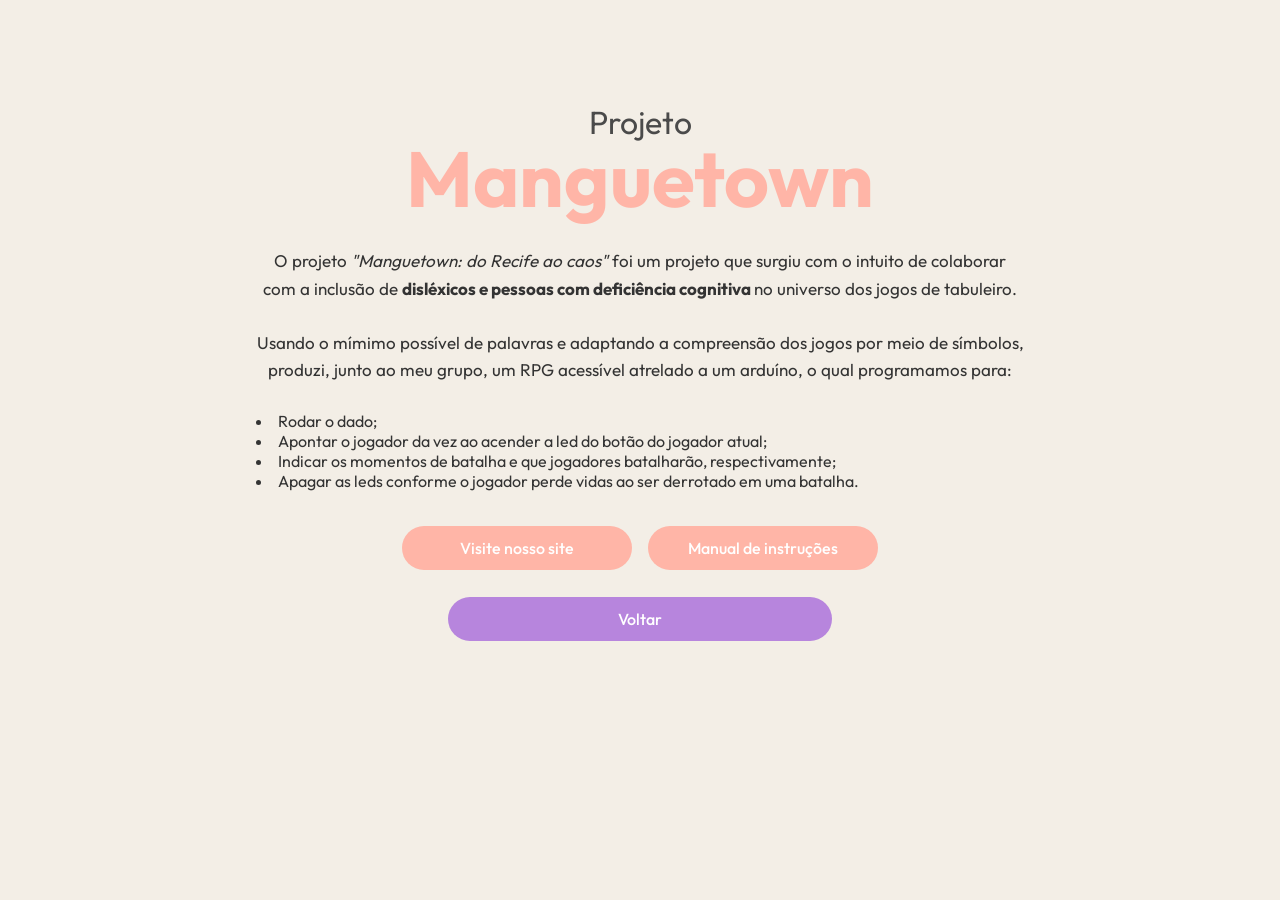
==== OneDrive/Documentos/portifolio-ic/manguetown.html @ 3f4d65f4 "outras abas" ====
<!DOCTYPE html>
<html lang="pt-BR">
<head>
    <meta charset="UTF-8">
    <meta name="viewport" content="width=device-width, initial-scale=1.0">
    <title>manguetown ✦</title>
    <link rel="stylesheet" href="style.css">
    <script src="script.js"></script>
</head>

<div class='container_manguetown'>
        <div class="container_manguetown">
            <div class="texto_manguetown">
                <h2 class="titulo_manguetown">Projeto</h2>
                <h1 class="nome_manguetown">Manguetown</h1>
                <p class="biografia_manguetown">
                    O projeto <i>"Manguetown: do Recife ao caos" </i> foi um projeto que surgiu com o intuito de colaborar com a inclusão de <b>disléxicos e pessoas com deficiência cognitiva </b> no universo dos jogos de tabuleiro.
                    <br>
                    <br>
                    <p class="biografia_manguetown">
                        Usando o mímimo possível de palavras e adaptando a compreensão dos jogos por meio de símbolos, produzi, junto ao meu grupo, um RPG acessível atrelado a um arduíno, o qual programamos para:
                        <br>
                        <br>
                        <div class = 'lista'>
                        <li>Rodar o dado;</li>
                        <li>Apontar o jogador da vez ao acender a led do botão do jogador atual;</li>
                        <li>Indicar os momentos de batalha e que jogadores batalharão, respectivamente;</li>
                        <li>Apagar as leds conforme o jogador perde vidas ao ser derrotado em uma batalha.</li>
                        </div>
                        <br>
                        <br>
                    <div class="botoes_manguetown">
                        <a href="https://sites.google.com/cesar.school/projeto1-g2/home?authuser=1" class = "botao_manguetown" target="_blank">Visite nosso site</a>
                        <a href="index.html" class = "botao_manguetown" target="_blank">Manual de instruções</a>
                    </div>
                    </p>
                </p>
            </div>
        </div>
        <a href="index.html" class = "botao_voltar" target="_blank">Voltar</a>
</div>
---- OneDrive/Documentos/portifolio-ic/style.css ----
* {
    box-sizing: border-box;
    margin: 0;
    padding: 0;
}

body {
    background-color: #f3eee6;
    font-family: 'Outfit';
    width: 100%;
    overflow-x: hidden;
    overflow-y: auto; 
    color: #333;
}

.tela_inicial {
    position: relative;
    width: 100%;
    height: 100vh; 
    margin-bottom: 40px; 
}

.item {
    position: absolute;
    display: flex;
    flex-direction: column;
    align-items: center;
    text-align: center;
    font-size: 11px;
    font-weight: 500;
}

.item span {
    margin-top: 6px;
    color: #4a4a4a;
}

.folder {
    width: 55px;
    height: 40px;
    background-color: #7bb5e3;
    border-radius: 4px;
    position: relative;
    box-shadow: 0 2px 4px rgba(0,0,0,0.1);
}

.pinkfolder {
    width: 55px;
    height: 40px;
    background-color: #e19fcd;
    border-radius: 4px;
    position: relative;
    box-shadow: 0 2px 4px rgba(0,0,0,0.1);
}

.pinkfolder::before {
    content: '';
    width: 22px;
    height: 6px;
    background-color: #e19fcd;
    position: absolute;
    top: -5px;
    left: 0;
    border-top-left-radius: 3px;
    border-top-right-radius: 3px;
}

.purplefolder {
    width: 55px;
    height: 40px;
    background-color: #cb9cee;
    border-radius: 4px;
    position: relative;
    box-shadow: 0 2px 4px rgba(0,0,0,0.1);
}

.purplefolder::before {
    content: '';
    width: 22px;
    height: 6px;
    background-color: #cb9cee;
    position: absolute;
    top: -5px;
    left: 0;
    border-top-left-radius: 3px;
    border-top-right-radius: 3px;
}

.folder::before {
    content: '';
    width: 22px;
    height: 6px;
    background-color: #7bb5e3;
    position: absolute;
    top: -5px;
    left: 0;
    border-top-left-radius: 3px;
    border-top-right-radius: 3px;
}

.imagem {
    width: 55px;
    height: 70px;
    background-color: #ddd;
    border: 1px solid #ccc;
    box-shadow: 0 4px 6px rgba(0,0,0,0.08);
    background-size: cover;
    background-position: center;
}

.texto_em_cima {
    font-size: 14px;
    font-weight: 500;
    color: #1a1a1a;
}

#t-compsci { top: 4%; left: 4%; }
#t-portfolio { top: 4%; left: 50%; transform: translateX(-50%); }

.dropdown {
    position: absolute;
    top: 4%;
    right: 4%;
    display: inline-block; 
    z-index: 200;
    font-family:'Outfit';
}

.dropdown-btn {
    background: none;
    border: none;
    font-size: 14px;
    font-weight: 500;
    color: #1a1a1a;
    cursor: pointer;
    font-family: inherit;
    padding: 0;
    transition: opacity 0.2s ease;
    text-decoration: underline;
}

.dropdown-btn:hover {
    opacity: 0.7;
}

.dropdown-content {
    display: block;
    position: absolute;
    right: 0;
    background-color: #ffffff;
    min-width: 140px;
    box-shadow: 0px 10px 25px rgba(0,0,0,0.08);
    border-radius: 8px;
    margin-top: 10px;
    overflow: hidden;
    border: 1px solid rgba(0,0,0,0.05);
    
    opacity: 0;
    transform: translateY(-10px) scale(0.95);
    pointer-events: none;
    transition: opacity 0.3s cubic-bezier(0.16, 1, 0.3, 1), 
                transform 0.3s cubic-bezier(0.16, 1, 0.3, 1);
}

.dropdown-content a {
    color: #2b1c19;
    padding: 11px 16px;
    text-decoration: none;
    display: block;
    font-family: 'Outfit';
    font-size: 13px;
    font-weight: 400;
    text-align: left;
    transition: background-color 0.2s ease, color 0.2s ease;
}

.dropdown-content a:hover {
    background-color: #f7f5f0;
    color: #000000;
}

.dropdown-content.show {
    opacity: 1;
    transform: translateY(0) scale(1);
    pointer-events: auto;
}

#f-compsci { top: 26%; left: 16%; }

#cesarschool { top: 52%; left: 14%; }

#filepython { top: 75%; left: 24%; }

#cpplang { top: 18%; right: 26%; }

#arq { top: 32%; right: 17%; }

#arduino { top: 58%; right: 16%; }

#img-real-estate { top: 76%; right: 23%; }
#img-real-estate .image-thumb { width: 75px; height: 50px; background-image: linear-gradient(#2b2d42, #8d99ae); }

.container_meio {
    position: absolute;
    top: 50%;
    left: 50%;
    transform: translate(-50%, -50%);
    display: flex;
    flex-direction: column;
    align-items: center;
    z-index: 10;
}

.portifolio_loc {
    position: relative;
    text-align: center;
    margin-bottom: -30px;
}

@font-face {
    font-family: 'Outfit';
    src: url('fontes/Outfit-VariableFont_wght.ttf') format('truetype');
    font-weight: 100 900; 
    font-style: normal;
}

.titulo_main {
    font-family: 'Outfit';
    font-weight: 700;
    font-size: 105px;
    color: #2b1c19;
    letter-spacing: -3px;
    line-height: 0.9;
    z-index: 20;
    position: relative;
}

.pastaprincipal {
    width: 280px;
    height: 190px;
    background-color: #85bddd;
    border-radius: 16px;
    position: relative;
    box-shadow: 0 15px 35px rgba(0,0,0,0.12);
    display: flex;
    align-items: center;
    justify-content: center;
    opacity: 0.95;
}

.pastaprincipal::before {
    content: '';
    width: 100px;
    height: 20px;
    background-color: #85bddd;
    position: absolute;
    top: -14px;
    left: 0;
    border-top-left-radius: 10px;
    border-top-right-radius: 10px;
}

.container_apresentacao {
    width: 100%;
    min-height: 100vh;
    background-color: #f3eee6;
    display: flex;
    flex-direction: row; 
    align-items: center;
    justify-content: space-between;
    padding: 80px 10%; 
}

.foto_apresentacao {
    flex: 0 0 40%; 
    max-width: 380px;
    width: 100%;
    height: auto;
    aspect-ratio: 1 / 1;
    border-radius: 50%; 
    object-fit: cover; 
    box-shadow: 0 8px 25px rgba(0,0,0,0.05);
}

.container_texto_apresentacao {
    flex: 0 0 60%; 
    display: flex;
    flex-direction: column;
    align-items: flex-start;
    justify-content: center;
    padding-left: 60px;
}

.texto_container_apresentacao {
    font-family: 'Outfit';
    text-align: left;
    width: 100%;
}

.titulo_container_apresentacao {
    font-family: 'Outfit';
    font-size: 32px;
    font-weight: 400;
    color: #4a4a4a;
    text-align: left;
    margin-bottom: 5px;
}

.me_chamo_apresentacao {
    font-family: 'Outfit';
    color: #4a4a4a;
    text-align: left;
    font-weight: 400;
}

.nome_container_apresentacao {
    font-family: 'Outfit';
    font-size: 78px;
    font-weight: 700;
    color: #85bddd;
    margin-top: -5px;
    margin-bottom: 20px; 
    text-align: left;
}

.biografia {
    font-size: 16px;
    line-height: 1.6;
    color: #333;
    margin-bottom: 30px;
}

.container_botoes_in_mail {
    display: flex;
    flex-direction: row;
    justify-content: space-between;
    gap: 18px;
    width: 100%;
}

.botao_in_mail { 
    display: inline-block;
    flex: 1;
    background-color: #85bddd;
    color: #ffffff;
    text-align: center;
    text-decoration: none;
    font-family: 'Outfit';
    font-size: 16px;
    font-weight: 500;
    padding: 12px 20px;
    border-radius: 50px;
    transition: background-color 0.2s ease, transform 0.2s ease;
}

.botao_in_mail:hover {
    background-color: #90ccee;
    transform: translateY(-2px);
}

.container_habilidades {
    width: 100%;
    background-color: #f3eee6;
    padding: 60px 10%;
    display: flex;
    flex-direction: column;
    align-items: center;
}

.titulo_habilidades {
    font-family: 'Outfit';
    font-size: 42px;
    font-weight: 700;
    color: #2b1c19;
    margin-bottom: 40px;
    text-align: center;
}

.alinhar_habilidades {
    display: flex;
    flex-direction: row;
    justify-content: space-between;
    gap: 30px;
    width: 100%;
    flex-wrap: wrap;
}

.coluna_habilidades {
    background-color: #ffffff;
    border-radius: 20px;
    padding: 30px;
    flex: 1;
    min-width: 250px;
    box-shadow: 0 10px 30px rgba(0, 0, 0, 0.02);
    border: 1px solid rgba(0,0,0,0.01);
}

.titulo_coluna_hab {
    font-family: 'Outfit';
    font-size: 20px;
    font-weight: 600;
    color: #85bddd;
    margin-bottom: 20px;
    border-bottom: 2px solid #f3eee6;
    padding-bottom: 10px;
}

.lista_hab {
    list-style: none;
}

.lista_hab li {
    font-family: 'Outfit';
    font-size: 15px;
    color: #555;
    margin-bottom: 12px;
    position: relative;
    padding-left: 15px;
}

.lista_skills li::before {
    content: '•';
    color: #85bddd;
    font-weight: bold;
    position: absolute;
    left: 0;
}

.container_projetos {
    width: 100%;
    min-height: 100vh;
    background-color: #f3eee6;
    display: flex;
    flex-direction: column;
    align-items: center;
    justify-content: center;
    padding: 80px 10%;
}

.titulo_secao_projetos {
    font-family: 'Outfit';
    font-size: 42px;
    font-weight: 700;
    color: #2b1c19;
    margin-bottom: 50px;
}

.lista_projetos {
    display: flex;
    flex-direction: row;
    justify-content: center;
    gap: 30px;
    width: 100%;
    flex-wrap: wrap;
}

.card_projeto {
    background-color: #ffffff;
    border: 1px solid rgba(0,0,0,0.02);
    border-radius: 20px;
    padding: 30px;
    flex: 1;
    min-width: 280px;
    max-width: 350px;
    box-shadow: 0 10px 30px rgba(0, 0, 0, 0.02);
    display: flex;
    flex-direction: column;
    align-items: flex-start;
    transition: transform 0.3s ease, box-shadow 0.3s ease;
}

.card_projeto:hover {
    transform: translateY(-5px);
    box-shadow: 0 15px 35px rgba(0, 0, 0, 0.06);
}

.icone_projeto {
    width: 48px;
    height: 48px;
    border-radius: 12px;
    display: flex;
    align-items: center;
    justify-content: center;
    font-family: 'Outfit';
    font-weight: 600;
    font-size: 13px;
    color: #fff;
    margin-bottom: 20px;
}

.arquetipo {background-color: #7bb5e3;}
.manguetown {background-color: #e19fcd;}
.climatempo {background-color: #ffb5a7;}

.nome_projeto {
    font-family: 'Outfit';
    font-size: 22px;
    font-weight: 600;
    color: #2b1c19;
    margin-bottom: 10px;
}

.descricao_projeto {
    font-family: 'Outfit';
    font-size: 14px;
    line-height: 1.6;
    color: #666;
    margin-bottom: 30px;
    flex-grow: 1; 
}

.botao_projeto {
    display: block;
    width: 100%;
    background-color: #85bddd;
    color: #ffffff;
    text-align: center;
    text-decoration: none;
    font-family: 'Outfit';
    font-size: 14px;
    font-weight: 500;
    padding: 12px 0;
    border-radius: 50px;
    transition: background-color 0.2s ease;
}

.botao_projeto:hover {
    background-color: #6daed6;
}

footer {
    padding: 40px;
    background-color: #e19fcd;
    color: #fbf0e3;
}

.footer_conteudo {
    display: flex;
    flex-direction: column;
    align-items: left;
    max-width: 900px;
    margin: 0 auto;
}

.autor_titulo {
    font-weight: 500;
    font-size: 18px;
    margin-bottom: 4px;
}

.autor_linha {
    display: flex;
    align-items: center;
    gap: 10px;
    text-align: left;
}

.img_gmail {
    width: 20px;         
    height: auto;
    display: block;
}

.saibamaisbotao{
    color: #e19fcd;
}

.botao_sobre_mim{
    margin-top: 17px;
    display: block;
    width: 100%;
    background-color: #b785dd;
    color: #ffffff;
    text-align: center;
    text-decoration: none;
    font-family: 'Outfit';
    font-size: 16px;
    font-weight: 500;
    padding: 12px 0;
    border-radius: 50px;
    transition: background-color 0.2s ease, transition, transform 0.3s ease, box-shadow 0.3s ease;
    
}

.botao_sobre_mim:hover {
    background-color: #cb9cee;
    transform: translateY(-5px);
}

.container_sobre_mim {
    width: 100%;
    min-height: 100vh;
    background-color: #f3eee6;
    display: flex;
    align-items: center;
    padding: 80px 10%; 
}

.texto_sobre_mim {
    font-family: 'Outfit';
    text-align: center;
    width: 100%;
}

.titulo_sobre_mim {
    font-family: 'Outfit';
    font-size: 32px;
    font-weight: 400;
    color: #4a4a4a;
    text-align: center;
    margin-bottom: -13px;
}

.nome_sobre_mim {
    font-family: 'Outfit';
    font-size: 78px;
    font-weight: 700;
    color: #b785dd;
    margin-top: -5px;
    margin-bottom: 20px; 
    text-align: center;
}

.biografia_sobre_mim {
    font-size: 16px;
    line-height: 1.6;
    color: #333;
    margin-bottom: 30px;
    text-align: center;
}

.container_sobre_mim {
    display: flex;
    flex-direction: column;
    justify-content: center;
}

.botao_voltar {
    display: block;
    align-items: center;
    width: 30%;
    background-color: #b785dd;
    color: #ffffff;
    text-align: center;
    text-decoration: none;
    font-family: 'Outfit';
    font-size: 16px;
    font-weight: 500;
    padding: 12px 0;
    border-radius: 50px;
    transition: background-color 0.2s ease, transition, transform 0.3s ease, box-shadow 0.3s ease;
    
}

.botao_voltar:hover {
    background-color: #cb9cee;
    transform: translateY(-5px);
}


.texto_manguetown {
    font-family: 'Outfit';
    text-align: center;
    width: 60%;
}

.titulo_manguetown {
    font-family: 'Outfit';
    font-size: 32px;
    font-weight: 400;
    color: #4a4a4a;
    text-align: center;
    margin-bottom: -13px;
}

.nome_manguetown {
    font-family: 'Outfit';
    font-size: 78px;
    font-weight: 700;
    color: #ffb5a7;
    margin-top: -5px;
    margin-bottom: 20px; 
    text-align: center;
}

.biografia_manguetown {
    font-size: 17px;
    line-height: 1.6;
    color: #333;
    text-align: center;
}

.container_manguetown {
    display: flex;
    flex-direction: column;
    align-items: center;
    justify-content: center;
    margin-top: 4%;
    margin-bottom: 27px;
}

.lista{
    text-align: left;
}

.botoes_manguetown{
    align-items: center;
    flex-direction: row; 
    display: flex;
    justify-content: center;
    gap: 16px;
    margin-top: -5px;
}

.botao_manguetown{
    display: block;
    align-items: center;
    width: 30%;
    background-color: #ffb5a7;
    color: #ffffff;
    text-align: center;
    text-decoration: none;
    font-family: 'Outfit';
    font-size: 16px;
    font-weight: 500;
    padding: 12px 0;
    border-radius: 50px;
    transition: background-color 0.2s ease, transition, transform 0.3s ease, box-shadow 0.3s ease;
}

.botao_manguetown:hover {
    background-color: #fecbc0;
    transform: translateY(-5px);
}
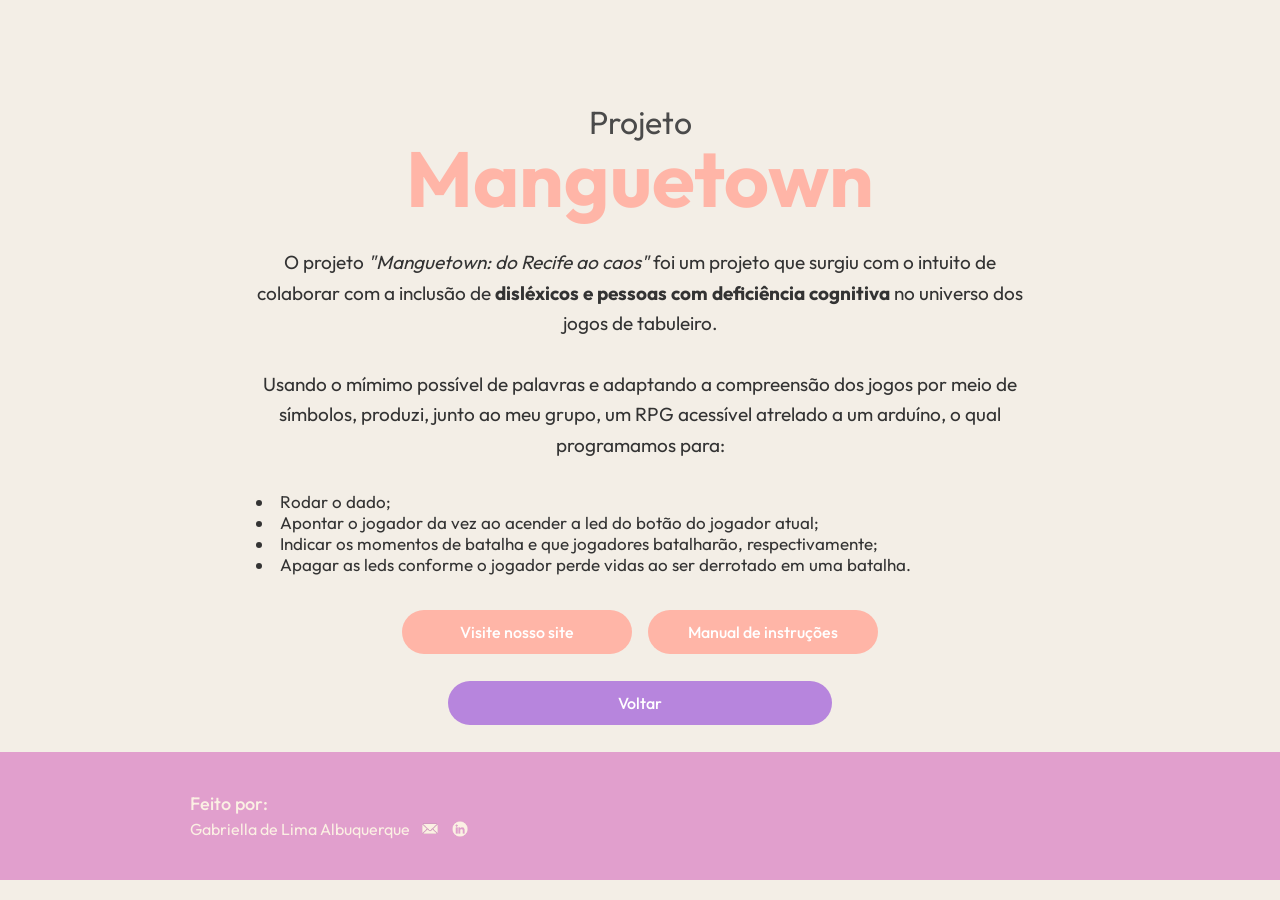
==== commit 06938faf: "adicionando todas as paginas" ====
--- a/OneDrive/Documentos/portifolio-ic/manguetown.html
+++ b/OneDrive/Documentos/portifolio-ic/manguetown.html
@@ -8,7 +8,8 @@
     <script src="script.js"></script>
 </head>
 
-<div class='container_manguetown'>
+<body>
+    <div class='container_manguetown'>
         <div class="container_manguetown">
             <div class="texto_manguetown">
                 <h2 class="titulo_manguetown">Projeto</h2>
@@ -37,5 +38,20 @@
                 </p>
             </div>
         </div>
-        <a href="index.html" class = "botao_voltar" target="_blank">Voltar</a>
-</div>+        <a href="index.html" class = "botao_voltar" >Voltar</a>
+</div>
+
+</section>
+
+    <footer>
+        <div class="footer_conteudo">
+            <span class="autor_titulo">Feito por:</span>
+            <div class="autor_linha">
+                <p>Gabriella de Lima Albuquerque</p>
+                <a href="mailto:gla3@cesar.school" class="links"><img src="fotos/gmail.png" alt="Gmail" class="img_gmail"></a>
+                <a href="https://www.linkedin.com/in/gabriellaalbq/" class="links"><img src="fotos/linkedin.png" alt="linkedin" class="img_gmail"></a>
+            </div> </div> 
+    </footer>
+
+
+</body>
--- a/OneDrive/Documentos/portifolio-ic/style.css
+++ b/OneDrive/Documentos/portifolio-ic/style.css
@@ -622,11 +622,11 @@
 }
 
 .biografia_sobre_mim {
-    font-size: 16px;
+    font-size: 18px;
     line-height: 1.6;
     color: #333;
     margin-bottom: 30px;
-    text-align: center;
+    text-align: left;
 }
 
 .container_sobre_mim {
@@ -684,7 +684,7 @@
 }
 
 .biografia_manguetown {
-    font-size: 17px;
+    font-size: 19px;
     line-height: 1.6;
     color: #333;
     text-align: center;
@@ -701,6 +701,7 @@
 
 .lista{
     text-align: left;
+    font-size: 17px;
 }
 
 .botoes_manguetown{
@@ -731,4 +732,67 @@
 .botao_manguetown:hover {
     background-color: #fecbc0;
     transform: translateY(-5px);
+}
+
+
+.container_principal_sobre {
+    width: 100%;
+    max-width: 1200px;
+    margin: 0 auto;
+    padding: 60px 10%;
+    display: flex;
+    flex-direction: column;
+    gap: 40px;
+}
+
+.container_foto_texto {
+    display: flex;
+    flex-direction: row;
+    justify-content: space-between;
+    align-items: flex-start;
+    gap: 40px;
+    width: 100%;
+}
+
+.coluna_esquerda {
+    flex: 0 0 50%;
+    font-family: 'Outfit', sans-serif;
+    font-size: 16px;
+    line-height: 1.6;
+    color: #333333;
+}
+
+
+.coluna_direita {
+    flex: 0 0 50%;
+    display: flex;
+    flex-direction: column;
+    align-items: center;
+}
+
+.moldura_foto {
+    background-color: #ffffff;
+    border: 2px solid #85bddd; 
+    border-radius: 12px;
+    padding: 15px;
+    box-shadow: 0 8px 24px rgba(0, 0, 0, 0.05);
+    width: 100%;
+    max-width: 320px; 
+}
+
+.foto {
+    width: 100%;
+    height: auto;
+    aspect-ratio: 3 / 4; 
+    object-fit: cover;
+    border-radius: 6px;
+    display: block;
+}
+
+.legenda_foto {
+    font-family: 'Outfit';
+    font-size: 13px;
+    color: #666666;
+    text-align: center;
+    margin-top: 12px;
 }
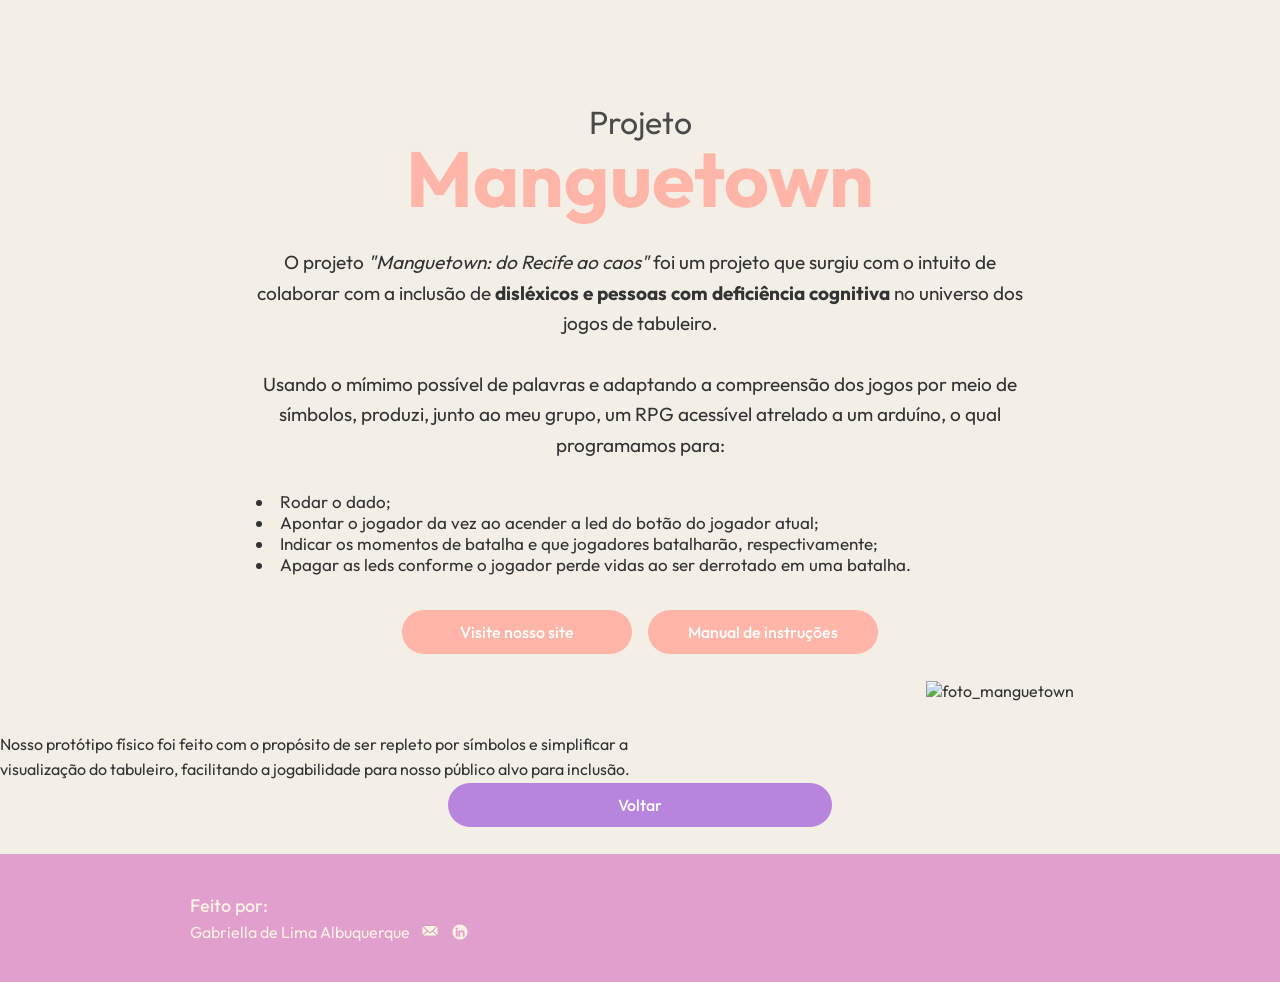
==== commit 9053d6d6: "Update manguetown.html" ====
--- a/OneDrive/Documentos/portifolio-ic/manguetown.html
+++ b/OneDrive/Documentos/portifolio-ic/manguetown.html
@@ -32,16 +32,32 @@
                         <br>
                     <div class="botoes_manguetown">
                         <a href="https://sites.google.com/cesar.school/projeto1-g2/home?authuser=1" class = "botao_manguetown" target="_blank">Visite nosso site</a>
-                        <a href="index.html" class = "botao_manguetown" target="_blank">Manual de instruções</a>
+                        <a href="manual (2).pdf" class = "botao_manguetown" target="_blank">Manual de instruções</a>
                     </div>
                     </p>
                 </p>
             </div>
         </div>
+
+        <div class="container_foto_texto">
+            <div class="coluna_esquerda">
+                <p class="texto_direita_manguetown">
+                    <br>
+                    <br>
+                    Nosso protótipo físico foi feito com o propósito de ser repleto por símbolos e simplificar a visualização do tabuleiro, facilitando a jogabilidade para nosso público alvo para inclusão.
+                </p>
+            </div>
+
+            <div class="coluna_direita">
+                    <img src="fotos/prototipo.jpeg" alt="foto_manguetown" class="foto_manguetown">
+            </div>
+        </div>
+
         <a href="index.html" class = "botao_voltar" >Voltar</a>
 </div>
 
 </section>
+
 
     <footer>
         <div class="footer_conteudo">
@@ -54,4 +70,4 @@
     </footer>
 
 
-</body>+</body>
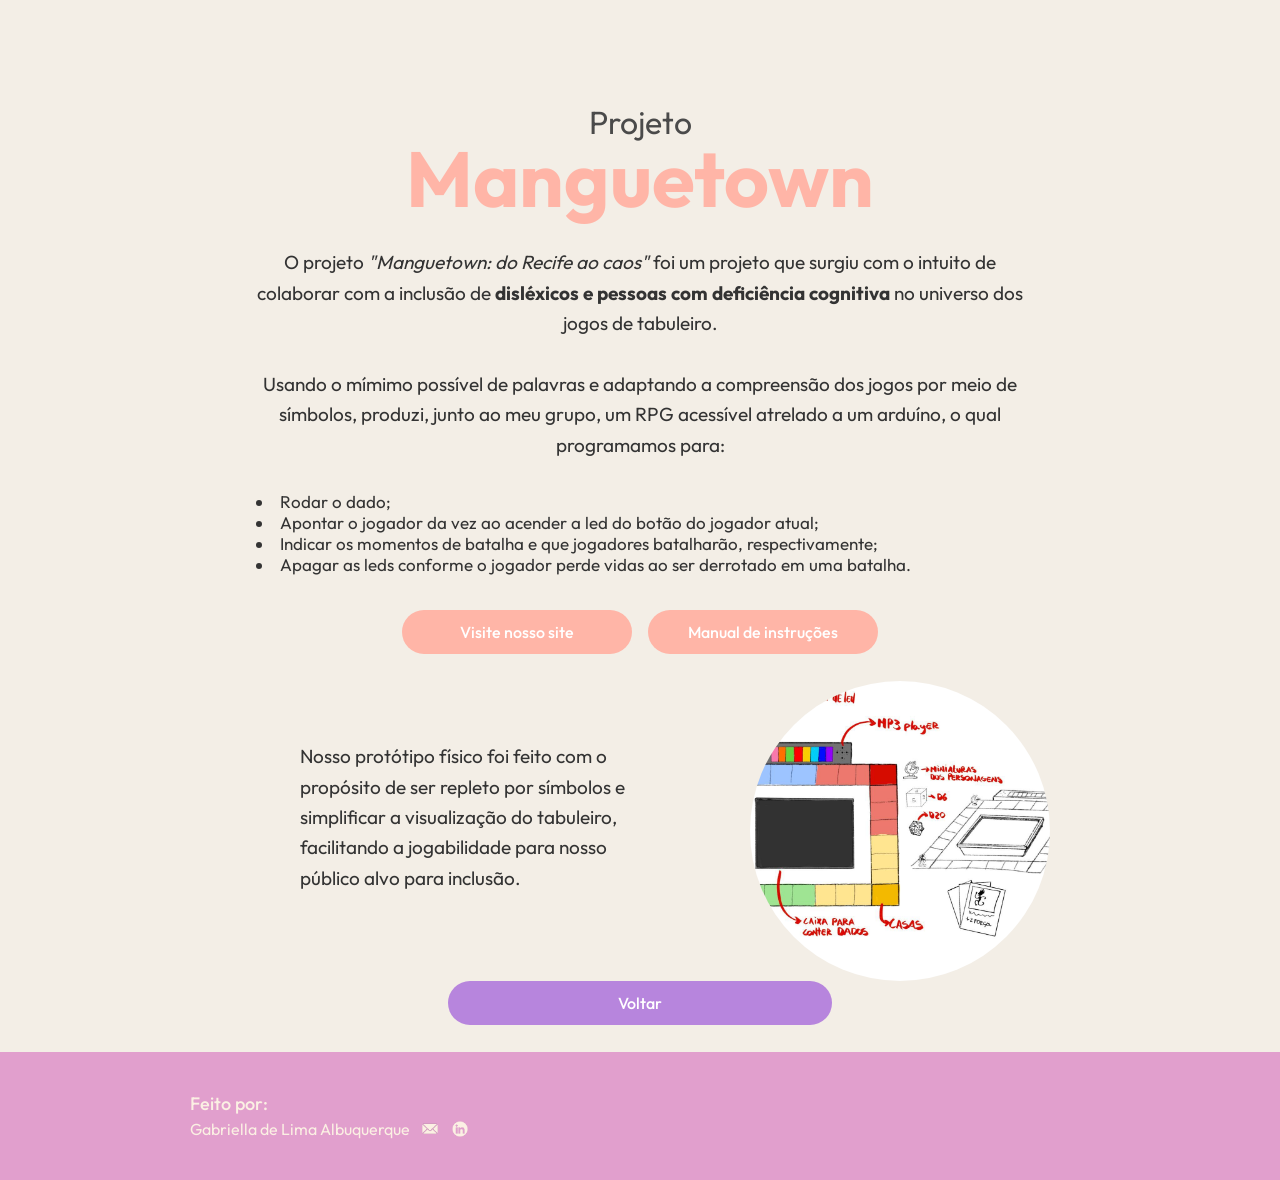
==== commit c24f624a: "atualizando tudo" ====
--- a/OneDrive/Documentos/portifolio-ic/manguetown.html
+++ b/OneDrive/Documentos/portifolio-ic/manguetown.html
@@ -70,4 +70,4 @@
     </footer>
 
 
-</body>
+</body>
--- a/OneDrive/Documentos/portifolio-ic/style.css
+++ b/OneDrive/Documentos/portifolio-ic/style.css
@@ -101,7 +101,7 @@
 .imagem {
     width: 55px;
     height: 70px;
-    background-color: #ddd;
+    background-color: #c4e2a5;
     border: 1px solid #ccc;
     box-shadow: 0 4px 6px rgba(0,0,0,0.08);
     background-size: cover;
@@ -112,6 +112,7 @@
     font-size: 14px;
     font-weight: 500;
     color: #1a1a1a;
+    animation: none;
 }
 
 #t-compsci { top: 4%; left: 4%; }
@@ -185,17 +186,37 @@
     pointer-events: auto;
 }
 
-#f-compsci { top: 26%; left: 16%; }
-
-#cesarschool { top: 52%; left: 14%; }
-
-#filepython { top: 75%; left: 24%; }
-
-#cpplang { top: 18%; right: 26%; }
-
-#arq { top: 32%; right: 17%; }
-
-#arduino { top: 58%; right: 16%; }
+#f-compsci { 
+    top: 26%; left: 16%; 
+    animation-delay: 0s; 
+}
+
+#cesarschool { 
+    top: 52%; left: 14%; 
+    animation-delay: 0.5s;
+    animation-duration: 3.8s;
+}
+
+#filepython { 
+    top: 75%; left: 24%; 
+    animation-delay: 1.2s; 
+}
+
+#cpplang { 
+    top: 18%; right: 26%; 
+    animation-delay: 0.2s; 
+    animation-duration: 4.2s; 
+}
+
+#arq { 
+    top: 32%; right: 17%; 
+    animation-delay: 1.8s; 
+}
+
+#arduino { 
+    top: 58%; right: 16%; 
+    animation-delay: 0.8s; 
+}
 
 #img-real-estate { top: 76%; right: 23%; }
 #img-real-estate .image-thumb { width: 75px; height: 50px; background-image: linear-gradient(#2b2d42, #8d99ae); }
@@ -762,7 +783,6 @@
     color: #333333;
 }
 
-
 .coluna_direita {
     flex: 0 0 50%;
     display: flex;
@@ -771,8 +791,8 @@
 }
 
 .moldura_foto {
-    background-color: #ffffff;
-    border: 2px solid #85bddd; 
+    background-color: #ffffff00;
+    border: 2px solid #e1c4ff; 
     border-radius: 12px;
     padding: 15px;
     box-shadow: 0 8px 24px rgba(0, 0, 0, 0.05);
@@ -795,4 +815,61 @@
     color: #666666;
     text-align: center;
     margin-top: 12px;
+}
+
+.foto_manguetown {
+    width: 100%;
+    max-width: 300px;
+    height: auto;
+    aspect-ratio: 1 / 1;
+    object-fit: cover;
+    display: block;
+    border-radius: 200px;
+    margin-left: -200px;
+}
+
+.texto_direita_manguetown{
+    margin-left: 300px;
+    font-size: 19px;
+}
+
+::selection {
+  background-color: #b785dd; 
+  color: #ffffff;
+}
+
+.flutuar {
+    animation: flutuando 4s ease-in-out infinite;
+    display: inline-block;
+}
+
+@keyframes flutuando {
+    0% {
+        transform: translateY(0);
+    }
+    50% {
+        transform: translateY(6px);
+    }
+    100% {
+        transform: translateY(0);
+    }
+}
+
+.flutuar2 {
+    animation: flutuando 4s ease-in-out infinite;
+    display: inline-block;
+    animation-delay: 0.8s;
+}
+
+.setinha {
+    text-align: center;
+    display: flex;
+    align-items: center;
+    color: #000000;
+    position: absolute;
+    top: 95%;
+    left: 50%;
+    transform: translate(-50%, -50%);
+    display: flex;
+    z-index: 10;
 }
